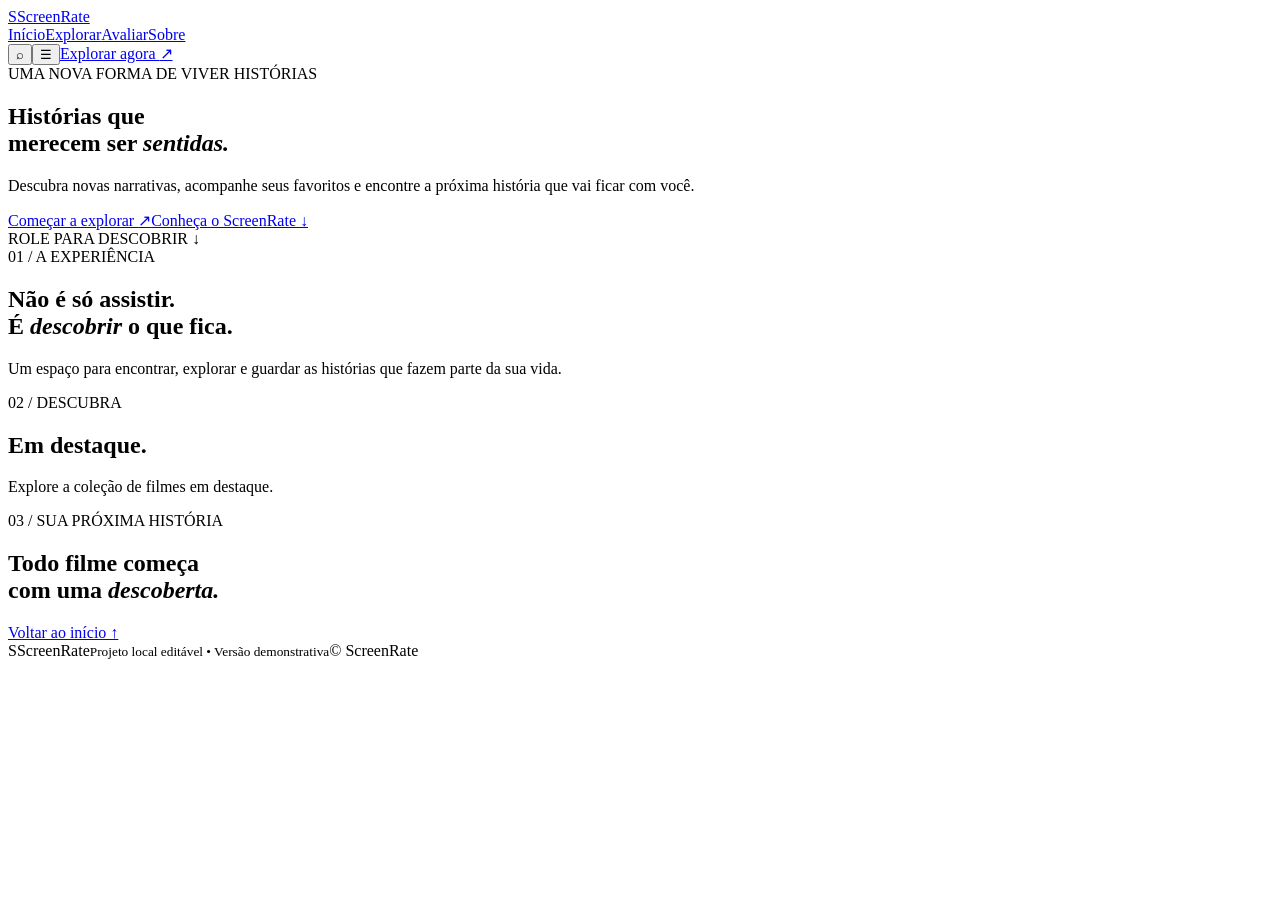
==== index.html @ 73779788 "Add files via upload" ====
<!doctype html>
<html lang="pt-BR">
<head>
<meta charset="utf-8"><meta name="viewport" content="width=device-width,initial-scale=1">
<meta name="theme-color" content="#09090b"><meta name="description" content="ScreenRate — descubra, assista e avalie.">
<title>ScreenRate — Descubra. Assista. Avalie.</title>
<link rel="stylesheet" href="site/css/style.css">
<script src="site/js/app.js" defer></script>
</head>
<body>
<header class="topbar"><a class="brand" href="#inicio" aria-label="ScreenRate, início"><span class="brand-mark">S</span>Screen<span>Rate</span></a><nav class="nav" id="nav"><a href="#inicio">Início</a><a href="explorar.html">Explorar</a><a href="avaliar.html">Avaliar</a><a href="#experiencia">Sobre</a></nav><div class="header-actions"><button class="search-toggle" id="searchToggle" aria-label="Abrir busca">⌕</button><button class="menu-toggle" id="menuToggle" aria-label="Abrir menu">☰</button><a class="header-cta" href="login.html">Explorar agora <span>↗</span></a></div></header>
<div class="search-panel" id="searchPanel" hidden><label for="siteSearch">Pesquisar na coleção</label><input id="siteSearch" type="search" placeholder="Digite o título de um filme..." autocomplete="off"><small>Os títulos e as imagens podem ser editados em site/js/app.js e site/img/.</small></div>
<main id="inicio"><section class="hero"><div class="ambient"></div><div class="hero-posters" aria-hidden="true"><div class="poster p2" style="background-image:url('site/img/zero-gravity.png')"></div><div class="poster p3" style="background-image:url('site/img/tempestade-infinita.png')"></div><div class="poster p4" style="background-image:url('site/img/jardim-secreto.png')"></div><div class="poster p5" style="background-image:url('site/img/fronteira.png')"></div></div><div class="hero-content"><div class="eyebrow"><span class="dot"></span> UMA NOVA FORMA DE VIVER HISTÓRIAS</div><h1>Histórias que<br>merecem ser <em>sentidas.</em></h1><p>Descubra novas narrativas, acompanhe seus favoritos e encontre a próxima história que vai ficar com você.</p><div class="hero-buttons"><a class="btn-primary" href="explorar.html">Começar a explorar <span>↗</span></a><a class="btn-secondary" href="#experiencia">Conheça o ScreenRate ↓</a></div></div><div class="scroll-hint">ROLE PARA DESCOBRIR <span>↓</span></div></section>
<section class="intro" id="experiencia"><div class="section-label">01 / A EXPERIÊNCIA</div><h2>Não é só assistir.<br>É <em>descobrir</em> o que fica.</h2><p>Um espaço para encontrar, explorar e guardar as histórias que fazem parte da sua vida.</p><div class="divider"></div></section>
<section class="collection" id="colecao"><div class="section-top"><div><span class="section-label">02 / DESCUBRA</span><h2>Em destaque<span class="accent">.</span></h2></div><p>Explore a coleção de filmes em destaque.</p></div><div id="cards" class="cards"></div><p class="empty-state" id="emptyState" hidden>Nenhum título encontrado. Tente outra busca.</p></section>
<section class="outro"><span class="section-label">03 / SUA PRÓXIMA HISTÓRIA</span><h2>Todo filme começa<br>com uma <em>descoberta.</em></h2><a href="#inicio" class="btn-primary">Voltar ao início ↑</a></section></main>
<footer><span class="brand footer-brand"><span class="brand-mark">S</span>Screen<span>Rate</span></span><small>Projeto local editável • Versão demonstrativa</small><span>© <span id="year"></span> ScreenRate</span></footer>
</body></html>
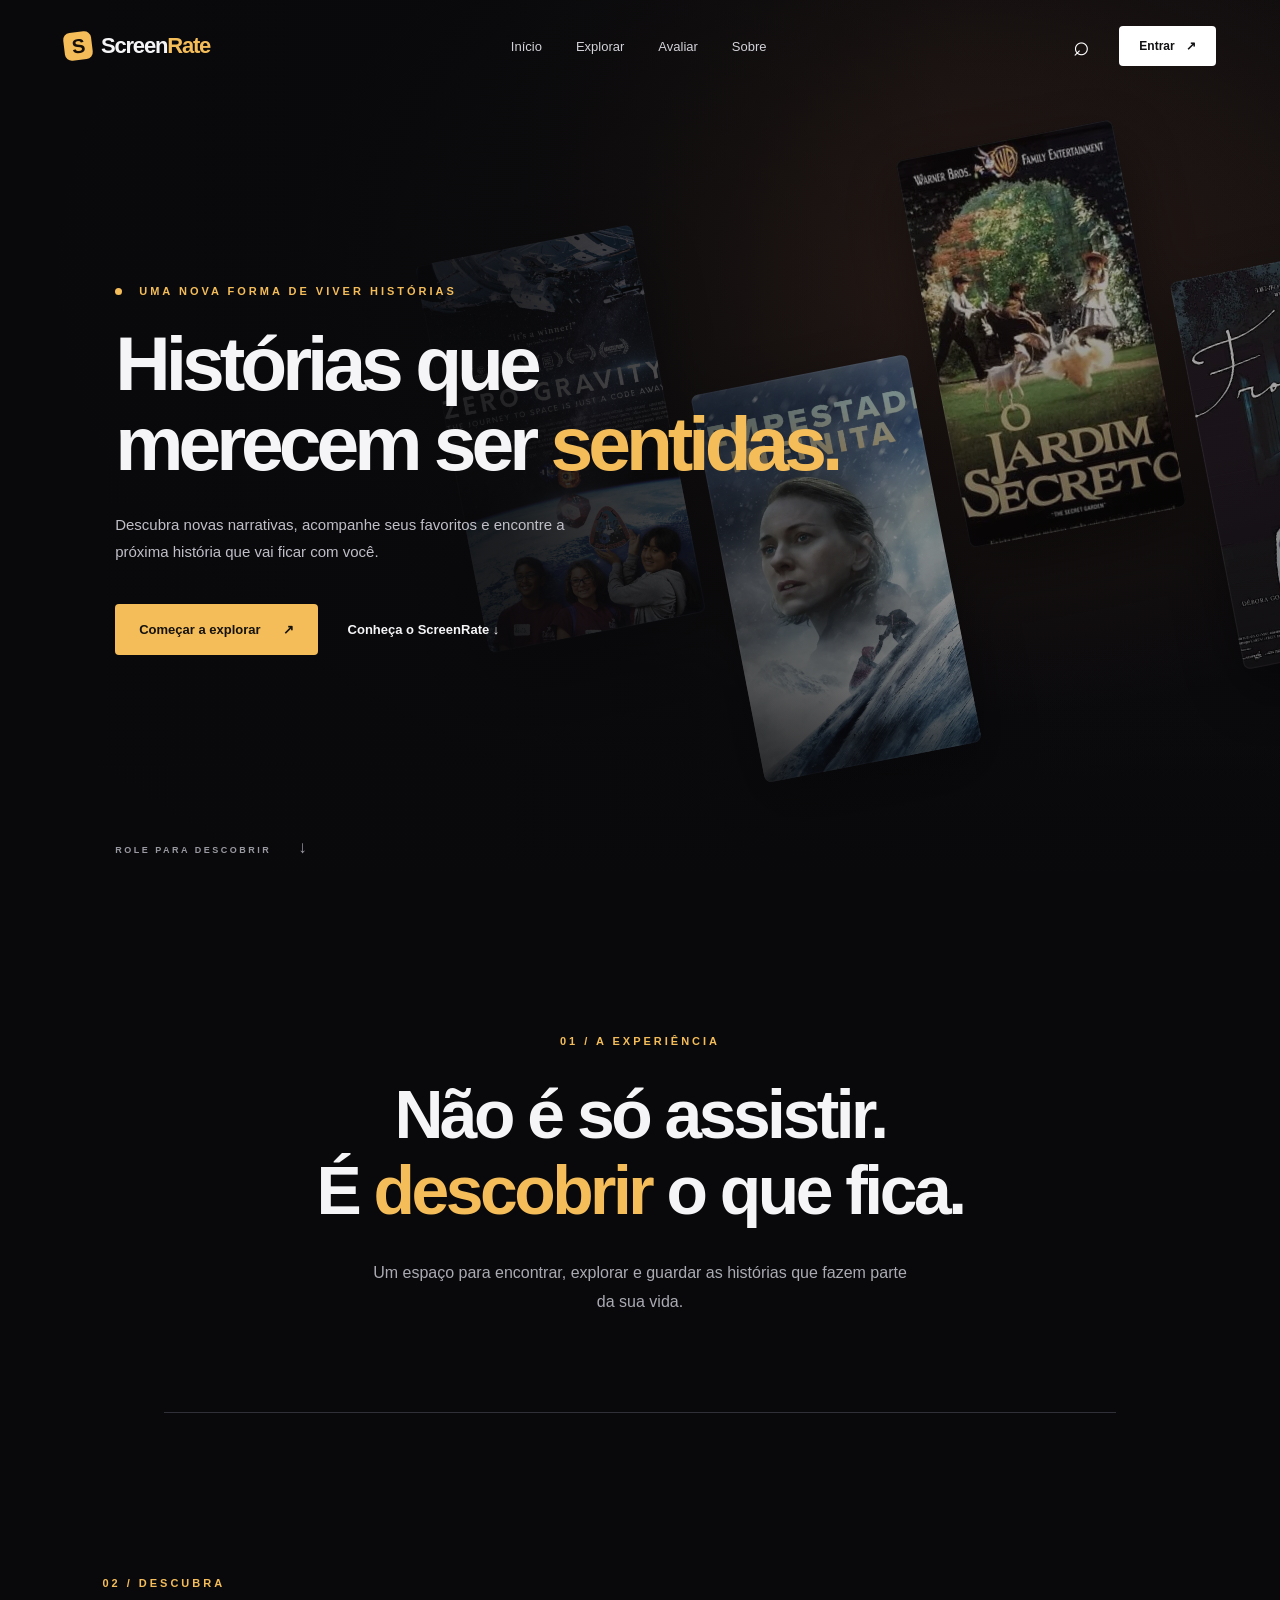
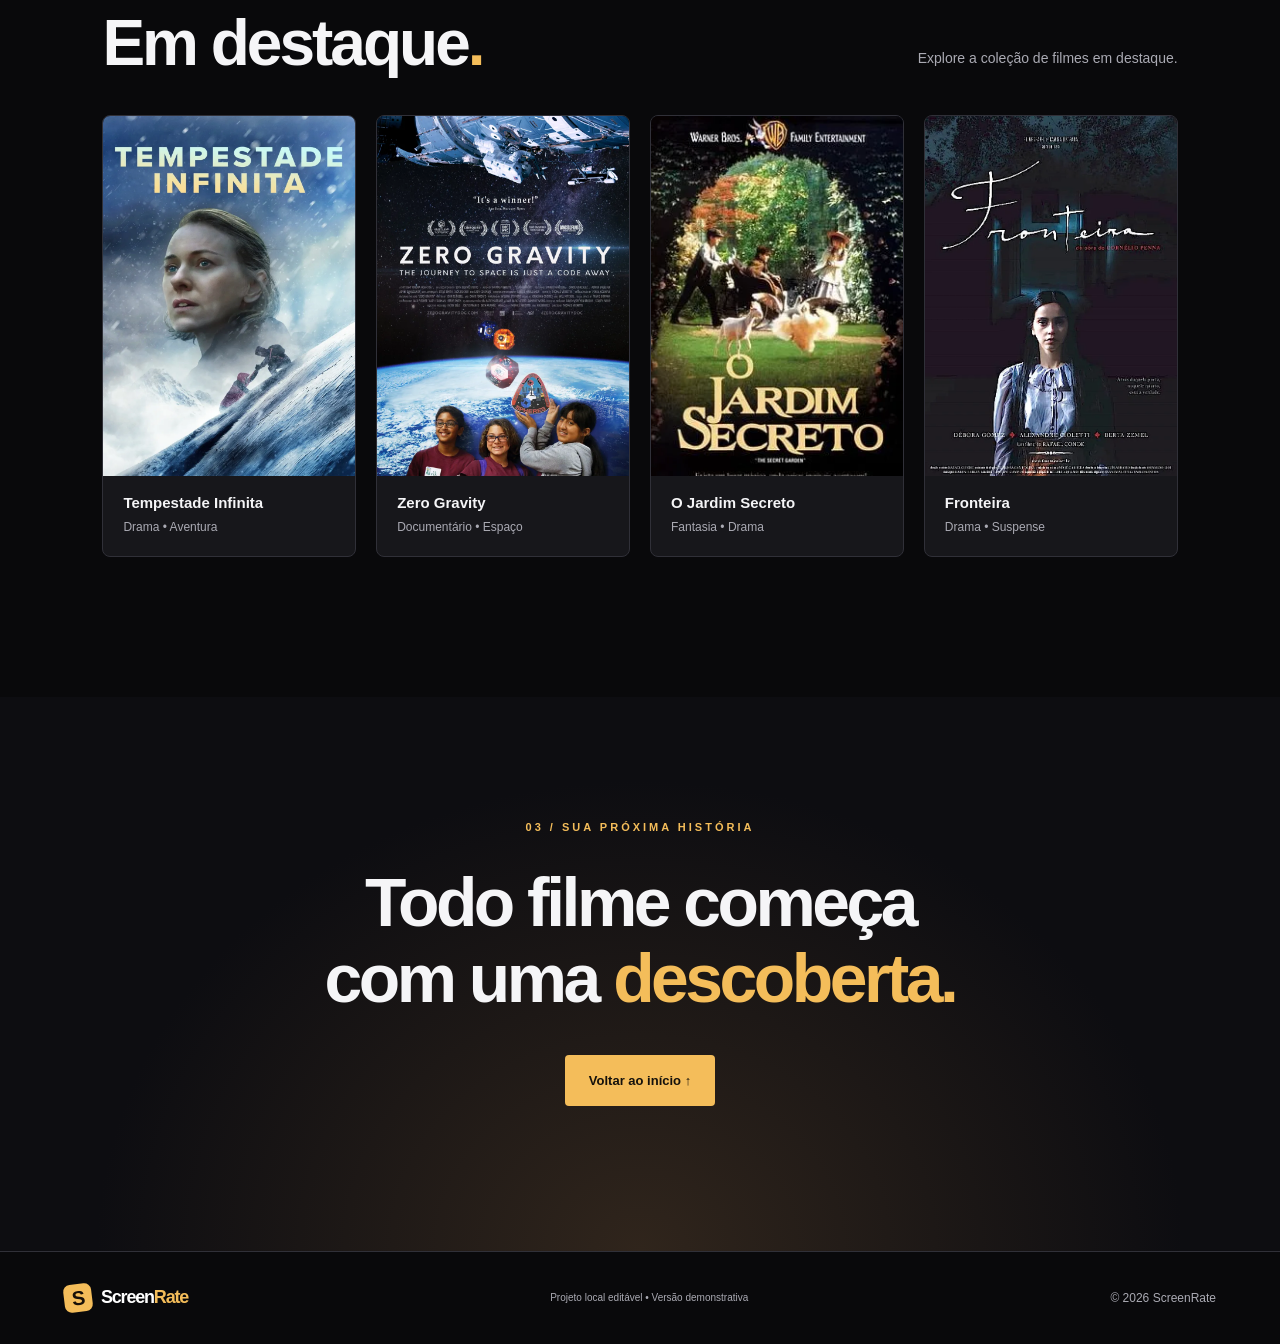
==== commit 8e4e996d: "correção master" ====
--- a/index.html
+++ b/index.html
@@ -4,13 +4,14 @@
 <meta charset="utf-8"><meta name="viewport" content="width=device-width,initial-scale=1">
 <meta name="theme-color" content="#09090b"><meta name="description" content="ScreenRate — descubra, assista e avalie.">
 <title>ScreenRate — Descubra. Assista. Avalie.</title>
-<link rel="stylesheet" href="site/css/style.css">
-<script src="site/js/app.js" defer></script>
+<link rel="stylesheet" href="style.css">
+<script src="app.js" defer></script>
+<script src="nav.js" defer></script>
 </head>
 <body>
-<header class="topbar"><a class="brand" href="#inicio" aria-label="ScreenRate, início"><span class="brand-mark">S</span>Screen<span>Rate</span></a><nav class="nav" id="nav"><a href="#inicio">Início</a><a href="explorar.html">Explorar</a><a href="avaliar.html">Avaliar</a><a href="#experiencia">Sobre</a></nav><div class="header-actions"><button class="search-toggle" id="searchToggle" aria-label="Abrir busca">⌕</button><button class="menu-toggle" id="menuToggle" aria-label="Abrir menu">☰</button><a class="header-cta" href="login.html">Explorar agora <span>↗</span></a></div></header>
-<div class="search-panel" id="searchPanel" hidden><label for="siteSearch">Pesquisar na coleção</label><input id="siteSearch" type="search" placeholder="Digite o título de um filme..." autocomplete="off"><small>Os títulos e as imagens podem ser editados em site/js/app.js e site/img/.</small></div>
-<main id="inicio"><section class="hero"><div class="ambient"></div><div class="hero-posters" aria-hidden="true"><div class="poster p2" style="background-image:url('site/img/zero-gravity.png')"></div><div class="poster p3" style="background-image:url('site/img/tempestade-infinita.png')"></div><div class="poster p4" style="background-image:url('site/img/jardim-secreto.png')"></div><div class="poster p5" style="background-image:url('site/img/fronteira.png')"></div></div><div class="hero-content"><div class="eyebrow"><span class="dot"></span> UMA NOVA FORMA DE VIVER HISTÓRIAS</div><h1>Histórias que<br>merecem ser <em>sentidas.</em></h1><p>Descubra novas narrativas, acompanhe seus favoritos e encontre a próxima história que vai ficar com você.</p><div class="hero-buttons"><a class="btn-primary" href="explorar.html">Começar a explorar <span>↗</span></a><a class="btn-secondary" href="#experiencia">Conheça o ScreenRate ↓</a></div></div><div class="scroll-hint">ROLE PARA DESCOBRIR <span>↓</span></div></section>
+<header class="topbar"><a class="brand" href="#inicio" aria-label="ScreenRate, início"><span class="brand-mark">S</span>Screen<span>Rate</span></a><nav class="nav" id="nav"><a href="#inicio">Início</a><a href="explorar.html">Explorar</a><a href="avaliar.html">Avaliar</a><a href="#experiencia">Sobre</a></nav><div class="header-actions"><button class="search-toggle" id="searchToggle" aria-label="Abrir busca" aria-controls="searchPanel" aria-expanded="false">⌕</button><button class="menu-toggle" id="menuToggle" aria-label="Abrir menu" aria-controls="nav" aria-expanded="false">☰</button><a class="header-cta" href="login.html">Entrar <span>↗</span></a></div></header>
+<div class="search-panel" id="searchPanel" hidden><label for="siteSearch">Pesquisar na coleção</label><input id="siteSearch" type="search" placeholder="Digite o título de um filme..." autocomplete="off"><small>Busque por título ou gênero. Pressione Esc para fechar.</small></div>
+<main id="inicio"><section class="hero"><div class="ambient"></div><div class="hero-posters" aria-hidden="true"><div class="poster p2" style="background-image:url('zero-gravity.png')"></div><div class="poster p3" style="background-image:url('tempestade-infinita.png')"></div><div class="poster p4" style="background-image:url('jardim-secreto.png')"></div><div class="poster p5" style="background-image:url('fronteira.png')"></div></div><div class="hero-content"><div class="eyebrow"><span class="dot"></span> UMA NOVA FORMA DE VIVER HISTÓRIAS</div><h1>Histórias que<br>merecem ser <em>sentidas.</em></h1><p>Descubra novas narrativas, acompanhe seus favoritos e encontre a próxima história que vai ficar com você.</p><div class="hero-buttons"><a class="btn-primary" href="explorar.html">Começar a explorar <span>↗</span></a><a class="btn-secondary" href="#experiencia">Conheça o ScreenRate ↓</a></div></div><div class="scroll-hint">ROLE PARA DESCOBRIR <span>↓</span></div></section>
 <section class="intro" id="experiencia"><div class="section-label">01 / A EXPERIÊNCIA</div><h2>Não é só assistir.<br>É <em>descobrir</em> o que fica.</h2><p>Um espaço para encontrar, explorar e guardar as histórias que fazem parte da sua vida.</p><div class="divider"></div></section>
 <section class="collection" id="colecao"><div class="section-top"><div><span class="section-label">02 / DESCUBRA</span><h2>Em destaque<span class="accent">.</span></h2></div><p>Explore a coleção de filmes em destaque.</p></div><div id="cards" class="cards"></div><p class="empty-state" id="emptyState" hidden>Nenhum título encontrado. Tente outra busca.</p></section>
 <section class="outro"><span class="section-label">03 / SUA PRÓXIMA HISTÓRIA</span><h2>Todo filme começa<br>com uma <em>descoberta.</em></h2><a href="#inicio" class="btn-primary">Voltar ao início ↑</a></section></main>
--- a/style.css
+++ b/style.css
@@ -0,0 +1,14 @@
+/* ESTILOS EDITÁVEIS: cores globais, tipografia e layout */
+:root{--bg:#09090b;--surface:#17171b;--text:#f5f5f7;--muted:#aaaab3;--accent:#f4bd5a;--line:#303038}*{box-sizing:border-box}html{scroll-behavior:smooth}body{margin:0;background:var(--bg);color:var(--text);font-family:Inter,"Segoe UI",Arial,sans-serif}a{color:inherit;text-decoration:none}button,input{font:inherit}button{cursor:pointer}header.topbar{position:absolute;z-index:20;top:0;left:0;right:0;display:flex;align-items:center;justify-content:space-between;padding:26px clamp(24px,5vw,90px);gap:25px}.brand{font-size:22px;font-weight:850;letter-spacing:-1.2px;white-space:nowrap;display:flex;align-items:center}.brand>span:last-child{color:var(--accent)}.brand-mark{display:inline-grid;place-items:center;width:28px;height:28px;margin-right:9px;border-radius:7px;background:var(--accent);color:#171008;font-size:20px;font-weight:900;transform:rotate(-7deg)}.nav{display:flex;gap:34px;color:#d2d2d8;font-size:13px}.nav a:hover,.btn-secondary:hover{color:var(--accent)}.header-actions{display:flex;align-items:center;gap:23px}.search-toggle,.menu-toggle{background:transparent;border:0;color:#fff;font-size:28px}.menu-toggle{display:none}.header-cta{font-size:12px;font-weight:700;background:#fff;color:#101013;padding:13px 20px;border-radius:4px}.header-cta span{margin-left:8px}.search-panel{position:absolute;right:6%;top:90px;z-index:30;background:#1e1e24;border:1px solid #43434a;border-radius:8px;padding:18px;width:min(400px,88vw);box-shadow:0 24px 45px #0009}.search-panel[hidden]{display:none}.search-panel label{display:block;font-weight:700;font-size:13px;margin-bottom:10px}.search-panel input{width:100%;background:#0b0b0e;border:1px solid #565660;padding:13px;border-radius:5px;color:#fff;outline-color:var(--accent)}.search-panel small{display:block;color:var(--muted);line-height:1.5;margin-top:10px}.hero{position:relative;min-height:750px;height:100svh;max-height:1050px;overflow:hidden;display:flex;align-items:center;padding:125px clamp(24px,9vw,160px) 85px;background:radial-gradient(ellipse at 75% 30%,#302019 0%,#0b0a0d 50%,#09090b 85%)}.ambient{position:absolute;inset:0;background:linear-gradient(90deg,#09090bf5 3%,#09090bd9 40%,#09090b33 75%),linear-gradient(0deg,#09090b 2%,transparent 24%);z-index:2}.hero-posters{position:absolute;inset:0 0 0 37%;opacity:.78;transform:rotate(-11deg) scale(1.16);transform-origin:65% 50%;display:flex;align-items:center;gap:17px;filter:saturate(.76)}.poster{height:340px;min-width:190px;position:relative;display:flex;align-items:end;padding:19px;overflow:hidden;border-radius:6px;box-shadow:0 20px 50px #0009,0 0 0 1px #ffffff1a inset;font-size:22px;letter-spacing:-1px;line-height:1.1;text-shadow:0 3px 9px #000c}.poster:before{content:"";position:absolute;inset:0;background:linear-gradient(0deg,#000c,transparent 65%),radial-gradient(circle at 57% 32%,#ffffff38,transparent 35%)}.poster b{position:relative}.p1{background:linear-gradient(140deg,#9e632f,#16191b 56%,#372522);margin-top:160px}.p2{background:linear-gradient(155deg,#052d42,#1c4553 48%,#050c10);margin-top:-170px}.p3{background:linear-gradient(150deg,#492623,#a44c24 50%,#0d1218);margin-top:140px}.p4{background:linear-gradient(150deg,#20413f,#53794c 44%,#09170c);margin-top:-190px}.p5{background:linear-gradient(150deg,#7e6542,#222531 62%,#0b0c11);margin-top:105px}.hero-content{z-index:3;max-width:780px}.eyebrow,.section-label{font-size:11px;font-weight:800;letter-spacing:3px;color:var(--accent)}.dot{display:inline-block;width:7px;height:7px;background:var(--accent);border-radius:50%;margin-right:11px}.hero h1{font-size:clamp(56px,6vw,100px);font-weight:800;letter-spacing:-5px;line-height:1.04;margin:27px 0}.hero h1 em,h2 em{font-style:normal;color:var(--accent)}.hero p{max-width:490px;line-height:1.8;color:#c0bfc8;font-size:15px}.hero-buttons{display:flex;flex-wrap:wrap;align-items:center;gap:30px;margin-top:39px}.btn-primary{background:var(--accent);color:#15120c;display:inline-flex;align-items:center;gap:22px;border-radius:4px;padding:18px 24px;font-size:13px;font-weight:800}.btn-primary:hover{background:#ffd380}.btn-secondary{font-size:13px;font-weight:650}.scroll-hint{position:absolute;z-index:3;bottom:42px;left:clamp(24px,9vw,160px);font-size:9px;letter-spacing:2.5px;font-weight:800;color:#9999a2}.scroll-hint span{margin-left:22px;font-size:17px}.intro{text-align:center;max-width:1000px;margin:auto;padding:135px 24px 95px}.intro h2,.outro h2{font-size:clamp(42px,5.3vw,75px);letter-spacing:-3.5px;line-height:1.12;margin:30px 0}.intro p{color:var(--muted);font-size:16px;line-height:1.8;max-width:545px;margin:0 auto}.divider{height:1px;background:var(--line);margin-top:95px}.collection{padding:65px clamp(24px,8vw,145px) 140px}.section-top{display:flex;justify-content:space-between;align-items:end;margin-bottom:35px;gap:30px}.section-top h2{font-size:clamp(40px,5vw,67px);letter-spacing:-3px;margin:15px 0 0}.accent{color:var(--accent)}.section-top p{font-size:14px;color:var(--muted)}.cards{display:grid;grid-template-columns:repeat(4,minmax(0,1fr));gap:20px}.film-card{background:var(--surface);border:1px solid var(--line);border-radius:8px;overflow:hidden;transition:transform .3s,border-color .3s}.film-card:hover{transform:translateY(-8px);border-color:var(--accent)}.film-art{height:290px;padding:20px;display:flex;align-items:end;position:relative;overflow:hidden}.film-art:before{content:"";position:absolute;inset:0;background:radial-gradient(ellipse at 50% 30%,#ffffff2c,transparent 45%),linear-gradient(0deg,#000a,transparent 65%)}.film-art strong{z-index:1;font-size:26px;line-height:1.03;letter-spacing:-1px;text-transform:uppercase;max-width:160px;overflow-wrap:anywhere}.film-meta{padding:18px 20px 22px}.film-meta h3{font-size:15px;margin:0 0 9px}.film-meta p{font-size:12px;color:var(--muted);margin:0}.empty-state{color:var(--muted);text-align:center;padding:35px}.outro{text-align:center;padding:120px 25px 145px;background:radial-gradient(ellipse at 50% 100%,#30251c 0%,#0d0d11 60%)}.outro h2{margin-bottom:38px}footer{border-top:1px solid var(--line);padding:32px clamp(24px,5vw,90px);display:flex;align-items:center;justify-content:space-between;gap:20px;color:var(--muted);font-size:12px}.footer-brand{color:#fff;font-size:18px}@media(max-width:1050px){.cards{grid-template-columns:repeat(2,minmax(0,1fr))}.hero-posters{left:35%}.hero h1{letter-spacing:-3px}.nav{gap:16px}}@media(max-width:720px){header.topbar{padding:19px 22px}.header-cta{display:none}.menu-toggle{display:block}.nav{display:none;position:absolute;top:70px;right:20px;background:#17171b;border:1px solid #3c3c43;padding:22px;border-radius:8px;flex-direction:column;min-width:190px}.nav.open{display:flex}.hero{min-height:690px;padding:160px 25px 90px}.hero-posters{inset:0 0 0 15%;transform:rotate(-11deg) scale(1.05);opacity:.42}.ambient{background:linear-gradient(90deg,#09090bef,#09090b88),linear-gradient(0deg,#09090b 3%,transparent 35%)}.hero h1{font-size:clamp(49px,11vw,76px);letter-spacing:-2.5px}.hero p{font-size:14px}.scroll-hint{left:25px}.intro{padding-top:90px}.section-top{align-items:start;flex-direction:column;gap:0}.collection{padding-bottom:90px}.cards{gap:12px}.film-art{height:220px}.film-art strong{font-size:20px}.film-meta{padding:14px}.outro{padding:100px 22px}footer{flex-direction:column;text-align:center}}@media(max-width:390px){.cards{grid-template-columns:1fr}.film-art{height:300px}.hero-buttons{gap:18px}}
+
+/* PÔSTERES REAIS: arquivos locais, sem dependência de internet. */
+.hero-posters { inset:0 0 0 42%;gap:22px; }
+.hero-posters .poster {background-size:cover;background-position:center;flex:0 0 190px;padding:0;}
+.hero-posters .poster::before {background:linear-gradient(0deg,#0005,transparent 55%);}
+.hero-posters .p2,.hero-posters .p3,.hero-posters .p4,.hero-posters .p5 {background-color:#16161a;}
+.film-art {height:360px;padding:0;background:#131318;align-items:stretch;}
+.film-art::before {display:none;}
+.film-art img {display:block;width:100%;height:100%;object-fit:cover;object-position:top center;transition:transform .4s ease;}
+.film-card:hover .film-art img {transform:scale(1.045);}
+@media(max-width:720px){.hero-posters{inset:0 0 0 18%;}.hero-posters .poster{flex-basis:175px}.film-art{height:290px}}
+@media(max-width:390px){.film-art{height:430px}}
